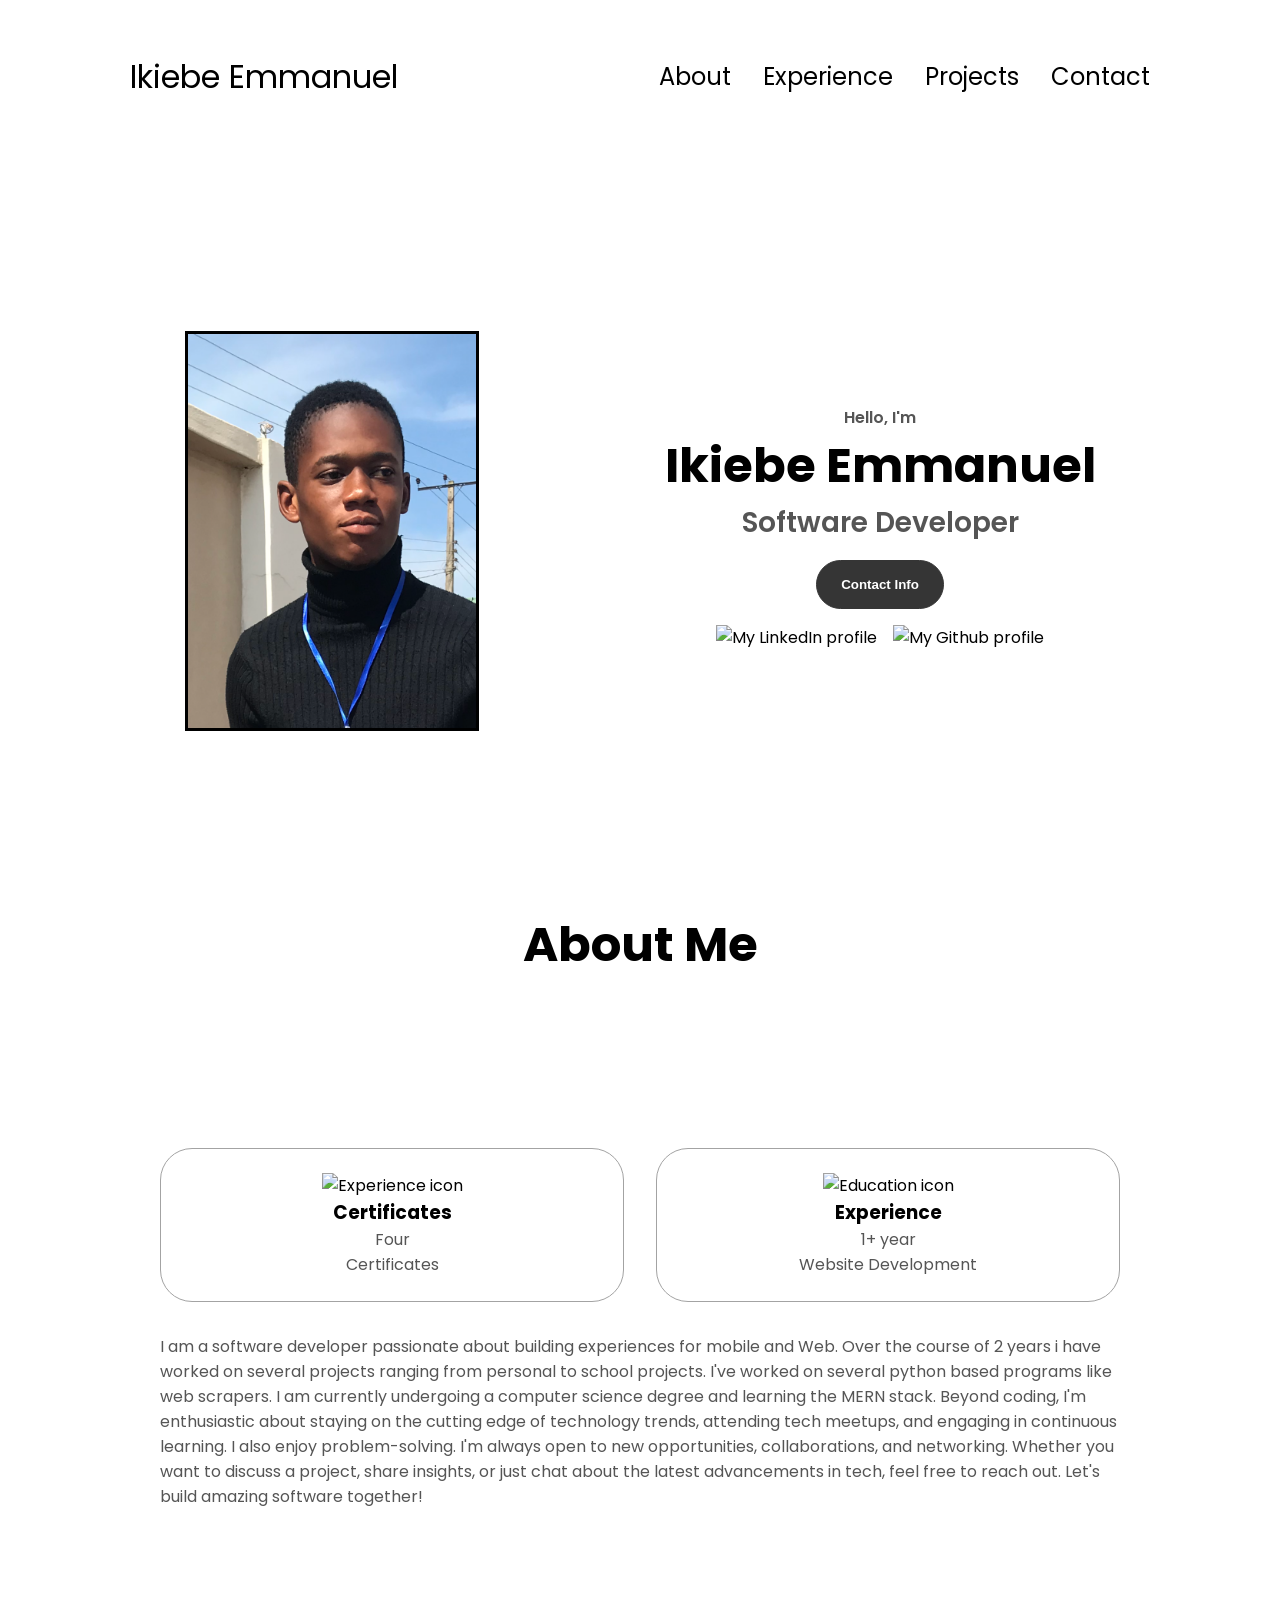
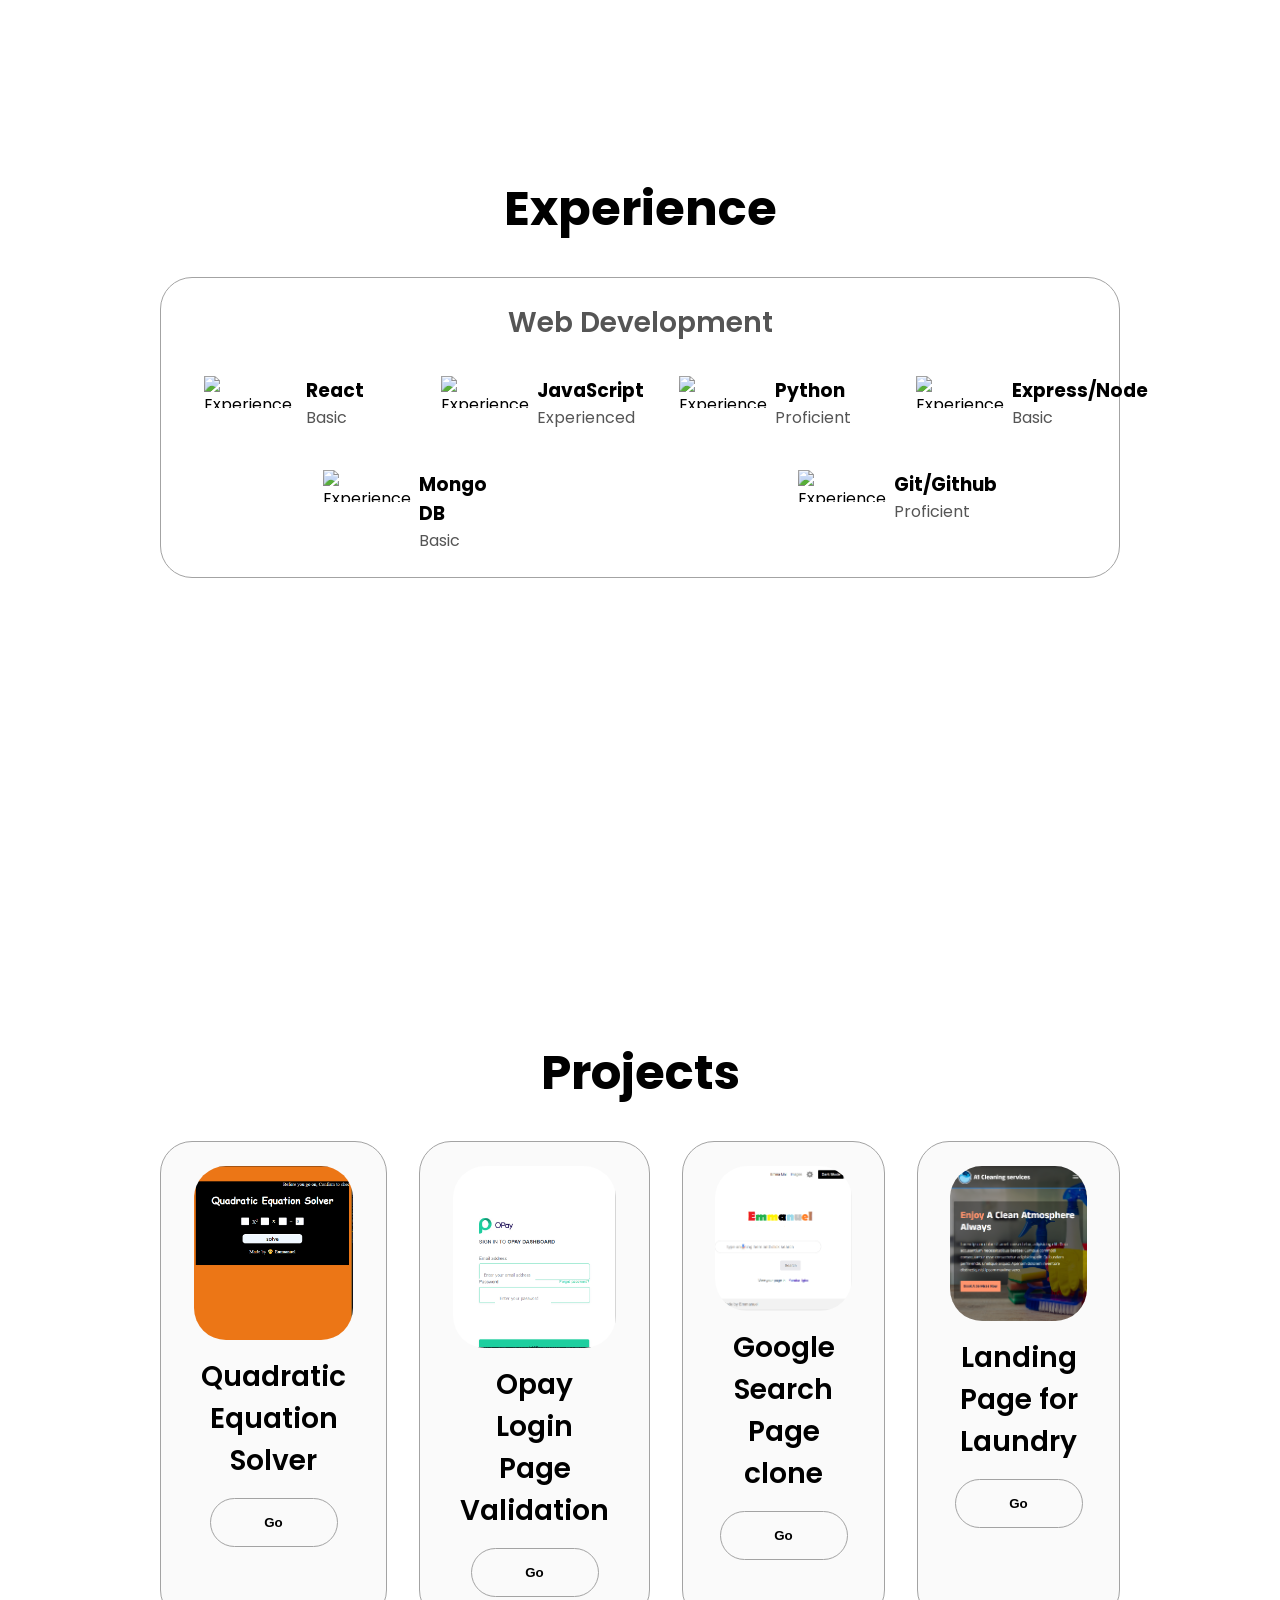
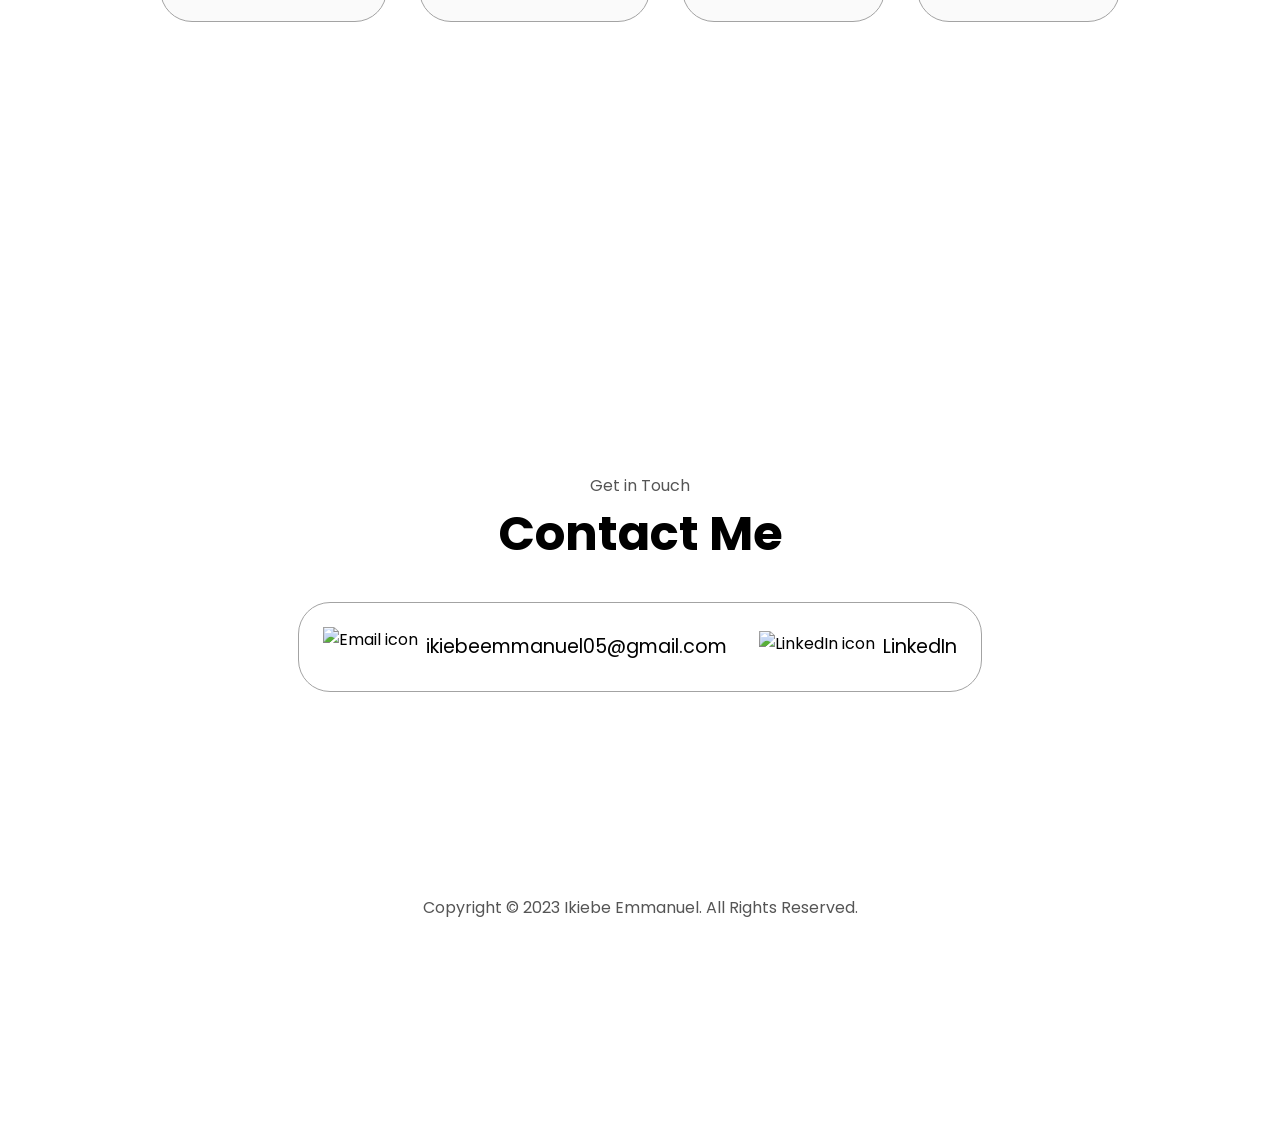
==== index.html @ ca6a9d69 "my website first commit" ====
<!DOCTYPE html>
<html lang="en">
  <head>
    <meta charset="UTF-8" />
    <meta http-equiv="X-UA-Compatible" content="IE=edge" />
    <meta name="viewport" content="width=device-width, initial-scale=1.0" />
    <title>Ikiebe Emmanuel</title>
    
  <link rel="icon" type="image/x-icon" href="assets/favicon.ico">
    <link rel="stylesheet" href="style.css" />
    <link rel="stylesheet" href="mediaqueries.css" />
  </head>
  <body>
    <nav id="desktop-nav">
      <div class="logo">Ikiebe Emmanuel</div>
      <div>
        <ul class="nav-links">
          <li><a href="#about">About</a></li>
          <li><a href="#experience">Experience</a></li>
          <li><a href="#projects">Projects</a></li>
          <li><a href="#contact">Contact</a></li>
        </ul>
      </div>
    </nav>
    <nav id="hamburger-nav">
      <div class="logo">Ikiebe Emmanuel Ikpeminoghena</div>
      <div class="hamburger-menu">
        <div class="hamburger-icon" onclick="toggleMenu()">
          <span></span>
          <span></span>
          <span></span>
        </div>
        <div class="menu-links">
          <li><a href="#about" onclick="toggleMenu()">About</a></li>
          <li><a href="#experience" onclick="toggleMenu()">Experience</a></li>
          <li><a href="#projects" onclick="toggleMenu()">Projects</a></li>
          <li><a href="#contact" onclick="toggleMenu()">Contact</a></li>
        </div>
      </div>
    </nav>
    <section id="profile">
      <div class="section__pic-container">
        <img src="./assets/profile-pic.png" alt="Ikiebe Emmanuel Picture" class="profile_pic"/>
      </div>
      <div class="section__text">
        <p class="section__text__p1">Hello, I'm</p>
        <h1 class="title">Ikiebe Emmanuel</h1>
        <p class="section__text__p2">Software Developer</p>
        <div class="btn-container">

          <button class="btn btn-color-1" onclick="location.href='./#contact'">
            Contact Info
          </button>
        </div>
        <div id="socials-container">
          <img
            src="./assets/linkedin.png"
            alt="My LinkedIn profile"
            class="icon"
            onclick="location.href='https://www.linkedin.com/in/ikiebe-emmanuel-b57bb6234/'"
          />
          <img
            src="./assets/github.png"
            alt="My Github profile"
            class="icon"
            onclick="location.href='https://github.com/ikiebe'"
          />
        </div>
      </div>
    </section>
  
    <section id="about">
      <h1 class="title">About Me</h1>
      <div class="section-container">

        <div class="about-details-container">
          <div class="about-containers">
            <div class="details-container">
              <img
                src="./assets/experience.png"
                alt="Experience icon"
                class="icon"
              />
              <h3>Certificates</h3>
              <p>Four <br /> Certificates</p>
            </div>
            <div class="details-container">
              <img
                src="./assets/education.png"
                alt="Education icon"
                class="icon"
              />
              <h3>Experience</h3>
              <p>1+ year  <br />Website Development</p>
            </div>
          </div>
          <div class="text-container">
            <p>
              I am a software developer passionate about building experiences for mobile and Web.
              Over the course of 2 years i have worked on several projects ranging from personal 
              to school projects. I've worked on several python based programs like web scrapers.
              I am currently undergoing a computer science degree and learning the MERN stack.
              Beyond coding, I'm enthusiastic about staying on the cutting edge of technology trends, 
              attending tech meetups, and engaging in continuous learning. I also enjoy problem-solving.
              I'm always open to new opportunities, collaborations, and networking. Whether you want to 
              discuss a project, share insights, or just chat about the latest advancements in tech, 
              feel free to reach out. Let's build amazing software together!
            </p>
          </div>
        </div>
      </div>
    </section>
    <section id="experience">
      <h1 class="title">Experience</h1>
      <div class="experience-details-container">
        <div class="about-containers">
          <div class="details-container">
            <h2 class="experience-sub-title">Web Development</h2>
            <div class="article-container">
              <article>
                <img
                  src="./assets/checkmark.png"
                  alt="Experience icon"
                  class="icon"
                />
                <div>
                  <h3>React</h3>
                  <p>Basic</p>
                </div>
              </article>
              <article>
                <img
                  src="./assets/checkmark.png"
                  alt="Experience icon"
                  class="icon"
                />
                <div>
                  <h3>JavaScript</h3>
                  <p>Experienced</p>
                </div>
              </article>
              <article>
                <img
                  src="./assets/checkmark.png"
                  alt="Experience icon"
                  class="icon"
                />
                <div>
                  <h3>Python</h3>
                  <p>Proficient</p>
                </div>
              </article>
              <article>
                <img
                  src="./assets/checkmark.png"
                  alt="Experience icon"
                  class="icon"
                />
                
                <div>
                  <h3>Express/Node</h3>
                  <p>Basic</p>
                </div>
              </article>
              <article>
                <img
                  src="./assets/checkmark.png"
                  alt="Experience icon"
                  class="icon"
                />
                <div>
                  <h3>Mongo DB</h3>
                  <p>Basic</p>
                </div>
              </article>
              <article>
                <img
                  src="./assets/checkmark.png"
                  alt="Experience icon"
                  class="icon"
                />
                <div>
                  <h3>Git/Github</h3>
                  <p>Proficient</p>
                </div>
              </article>

            </div>
          </div>
    </section>
    <section id="projects">
      <h1 class="title">Projects</h1>
      <div class="experience-details-container">
        <div class="about-containers">
          <div class="details-container color-container">
            <div class="article-container">
              <img
                src="./assets/project-4.png"
                alt="Project 1"
                class="project-img"
              />
            </div>
            <h2 class="experience-sub-title project-title">Quadratic Equation Solver</h2>
            <div class="btn-container">
              <button
                class="btn btn-color-2 project-btn"
                onclick="location.href='https://quadraticsolverbyikiebe.netlify.app/'"
              >
                Go
              </button>
            </div>
          </div>
          <div class="details-container color-container">
            <div class="article-container">
              <img
                src="./assets/project-1.png"
                alt="Project 1"
                class="project-img"
              />
            </div>
            <h2 class="experience-sub-title project-title">Opay Login Page Validation</h2>
            <div class="btn-container">
              <button
                class="btn btn-color-2 project-btn"
                onclick="location.href='https://opayloginvalidation.netlify.app/'"
              >
                Go
              </button>
            </div>
          </div>
          <div class="details-container color-container">
            <div class="article-container">
              <img
                src="./assets/project-2.png"
                alt="Project 2"
                class="project-img"
              />
            </div>
            <h2 class="experience-sub-title project-title">Google Search Page clone</h2>
            <div class="btn-container">
              <button
                class="btn btn-color-2 project-btn"
                onclick="location.href='https://emmanuelgoogle.netlify.app/'"
              >
                Go
              </button>
            </div>
          </div>
          <div class="details-container color-container">
            <div class="article-container">
              <img
                src="./assets/project-3.png"
                alt="Project 3"
                class="project-img"
              />
            </div>
            <h2 class="experience-sub-title project-title">Landing Page for Laundry</h2>
            <div class="btn-container">
              <button
                class="btn btn-color-2 project-btn"
                onclick="location.href='https://a1limited.netlify.app/'"
              >
                Go
              </button>
            </div>
          </div>
        </div>
      </div>
    </section>
    <section id="contact">
      <p class="section__text__p1">Get in Touch</p>
      <h1 class="title">Contact Me</h1>
      <div class="contact-info-upper-container">
        <div class="contact-info-container">
          <img
            src="./assets/email.png"
            alt="Email icon"
            class="icon contact-icon email-icon"
          />
          <p><a href="mailto:ikiebeemmanuel05@gmail.com">ikiebeemmanuel05@gmail.com</a></p>
        </div>
        <div class="contact-info-container">
          <img
            src="./assets/linkedin.png"
            alt="LinkedIn icon"
            class="icon contact-icon"
          />
          <p><a href="https://www.linkedin.com/in/ikiebe-emmanuel-b57bb6234/">LinkedIn</a></p>
        </div>
      </div>
    </section>
    <footer>
      <p>Copyright &#169; 2023 Ikiebe Emmanuel. All Rights Reserved.</p>
    </footer>
    <script src="script.js"></script>
  </body>
</html>
---- style.css ----
/* GENERAL */

@import url("https://fonts.googleapis.com/css2?family=Poppins:wght@300;400;500;600&display=swap");

* {
  margin: 0;
  padding: 0;
}

body {
  font-family: "Poppins", sans-serif;
}

html {
  scroll-behavior: smooth;
}

p {
  color: rgb(85, 85, 85);
}

/* TRANSITION */

a,
.btn {
  transition: all 300ms ease;
}

/* DESKTOP NAV */

nav,
.nav-links {
  display: flex;
}

nav {
  justify-content: space-around;
  align-items: center;
  height: 17vh;
}

.nav-links {
  gap: 2rem;
  list-style: none;
  font-size: 1.5rem;
}

a {
  color: black;
  text-decoration: none;
  text-decoration-color: white;
}

a:hover {
  color: grey;
  text-decoration: underline;
  text-underline-offset: 1rem;
  text-decoration-color: rgb(181, 181, 181);
}

.logo {
  font-size: 2rem;
}

.logo:hover {
  cursor: default;
}

/* HAMBURGER MENU */

#hamburger-nav {
  display: none;
}

.hamburger-menu {
  position: relative;
  display: inline-block;
}

.hamburger-icon {
  display: flex;
  flex-direction: column;
  justify-content: space-between;
  height: 24px;
  width: 30px;
  cursor: pointer;
}

.hamburger-icon span {
  width: 100%;
  height: 2px;
  background-color: black;
  transition: all 0.3 ease-in-out;
}

.menu-links {
  position: absolute;
  top: 100%;
  right: 0;
  background-color: white;
  width: fit-content;
  max-height: 0;
  overflow: hidden;
  transition: all 0.3 ease-in-out;
}

.menu-links a {
  display: block;
  padding: 10px;
  text-align: center;
  font-size: 1.5rem;
  color: black;
  text-decoration: none;
  transition: all 0.3 ease-in-out;
}

.menu-links li {
  list-style: none;
}

.menu-links.open {
  max-height: 300px;
}

.hamburger-icon.open span:first-child {
  transform: rotate(45deg) translate(10px, 5px);
}

.hamburger-icon.open span:nth-child(2) {
  opacity: 0;
}

.hamburger-icon.open span:last-child {
  transform: rotate(-45deg) translate(10px, -5px);
}

.hamburger-icon span:first-child {
  transform: none;
}

.hamburger-icon span:first-child {
  opacity: 1;
}

.hamburger-icon span:first-child {
  transform: none;
}

/* SECTIONS */

section {
  padding-top: 4vh;
  height: 96vh;
  margin: 0 10rem;
  box-sizing: border-box;
  min-height: fit-content;
}

.section-container {
  display: flex;
}

/* PROFILE SECTION */

#profile {
  display: flex;
  justify-content: center;
  gap: 5rem;
  height: 80vh;
}

.section__pic-container {
  display: flex;
  height: 400px;
  width: 400px;
  margin: auto 0;
}

.profile_pic{
  border: 3px solid #000;

}

.section__text {
  align-self: center;
  text-align: center;
}

.section__text p {
  font-weight: 600;
}

.section__text__p1 {
  text-align: center;
}

.section__text__p2 {
  font-size: 1.75rem;
  margin-bottom: 1rem;
}

.title {
  font-size: 3rem;
  text-align: center;
}

#socials-container {
  display: flex;
  justify-content: center;
  margin-top: 1rem;
  gap: 1rem;
}

/* ICONS */

.icon {
  cursor: pointer;
  height: 2rem;
}

/* BUTTONS */

.btn-container {
  display: flex;
  justify-content: center;
  gap: 1rem;
}

.btn {
  font-weight: 600;
  transition: all 300ms ease;
  padding: 1rem;
  width: 8rem;
  border-radius: 2rem;
}

.btn-color-1,
.btn-color-2 {
  border: rgb(53, 53, 53) 0.1rem solid;
}

.btn-color-1:hover,
.btn-color-2:hover {
  cursor: pointer;
}

.btn-color-1,
.btn-color-2:hover {
  background: rgb(53, 53, 53);
  color: white;
}

.btn-color-1:hover {
  background: rgb(0, 0, 0);
}

.btn-color-2 {
  background: none;
}

.btn-color-2:hover {
  border: rgb(255, 255, 255) 0.1rem solid;
}

.btn-container {
  gap: 1rem;
}

/* ABOUT SECTION */

#about {
  position: relative;
}

.about-containers {
  gap: 2rem;
  margin-bottom: 2rem;
  margin-top: 2rem;
}

.about-details-container {
  justify-content: center;
  flex-direction: column;
}

.about-containers,
.about-details-container {
  display: flex;
}

.about-pic {
  border-radius: 2rem;
}

.arrow {
  position: absolute;
  right: -5rem;
  bottom: 2.5rem;
}

.details-container {
  padding: 1.5rem;
  flex: 1;
  background: white;
  border-radius: 2rem;
  border: rgb(53, 53, 53) 0.1rem solid;
  border-color: rgb(163, 163, 163);
  text-align: center;
}

.section-container {
  gap: 4rem;
  height: 80%;
}

.section__pic-container {
  height: 400px;
  width: 400px;
  margin: auto 0;
}

/* EXPERIENCE SECTION */

#experience {
  position: relative;
}

.experience-sub-title {
  color: rgb(85, 85, 85);
  font-weight: 600;
  font-size: 1.75rem;
  margin-bottom: 2rem;
}

.experience-details-container {
  display: flex;
  justify-content: center;
  flex-direction: column;
}

.article-container {
  display: flex;
  text-align: initial;
  flex-wrap: wrap;
  flex-direction: row;
  gap: 2.5rem;
  justify-content: space-around;
}

article {
  display: flex;
  width: 10rem;
  justify-content: space-around;
  gap: 0.5rem;
}

article .icon {
  cursor: default;
}

/* PROJECTS SECTION */

#projects {
  position: relative;
}

.color-container {
  border-color: rgb(163, 163, 163);
  background: rgb(250, 250, 250);
}

.project-img {
  border-radius: 2rem;
  width: 90%;
  height: 90%;
}

.project-title {
  margin: 1rem;
  color: black;
}

.project-btn {
  color: black;
  border-color: rgb(163, 163, 163);
}

/* CONTACT */

#contact {
  display: flex;
  justify-content: center;
  flex-direction: column;
  height: 70vh;
}

.contact-info-upper-container {
  display: flex;
  justify-content: center;
  border-radius: 2rem;
  border: rgb(53, 53, 53) 0.1rem solid;
  border-color: rgb(163, 163, 163);
  background: (250, 250, 250);
  margin: 2rem auto;
  padding: 0.5rem;
}

.contact-info-container {
  display: flex;
  align-items: center;
  justify-content: center;
  gap: 0.5rem;
  margin: 1rem;
}

.contact-info-container p {
  font-size: larger;
}

.contact-icon {
  cursor: default;
}

.email-icon {
  height: 2.5rem;
}

/* FOOTER SECTION */

footer {
  height: 26vh;
  margin: 0 1rem;
}

footer p {
  text-align: center;
}
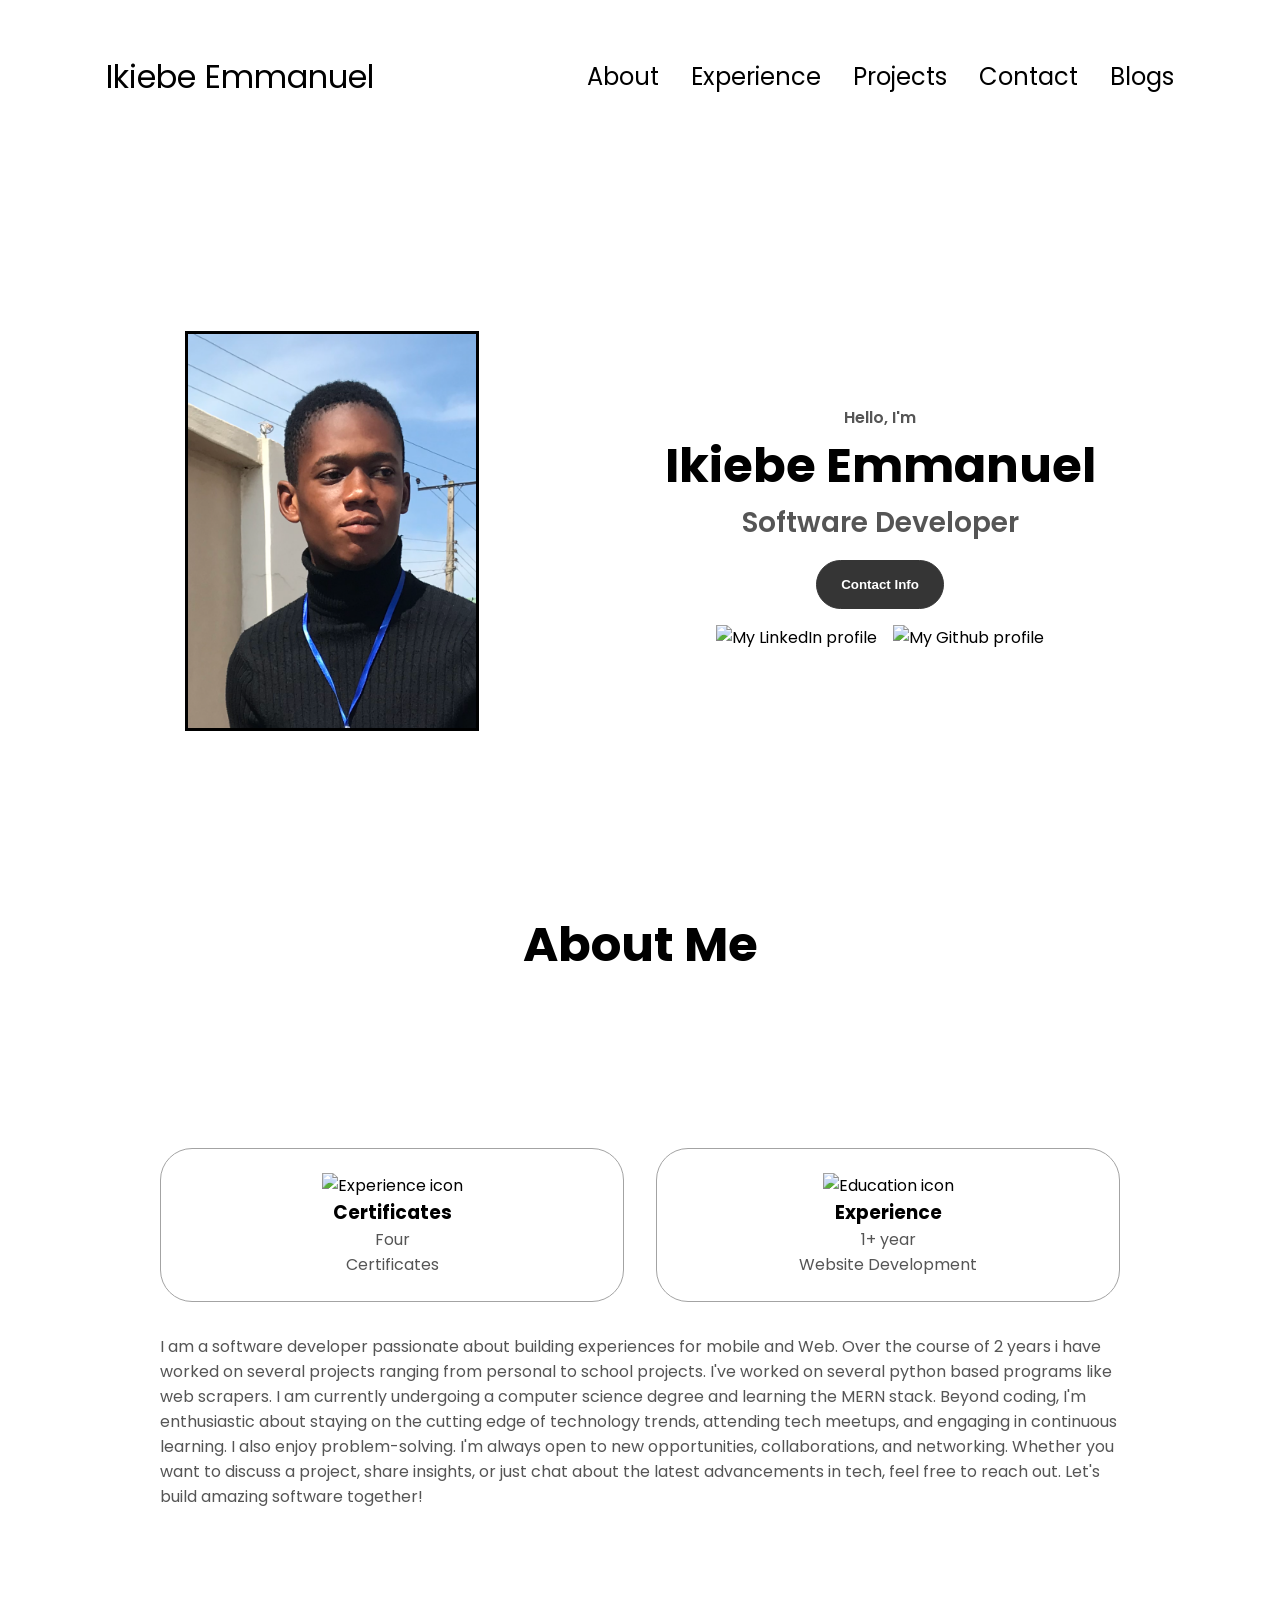
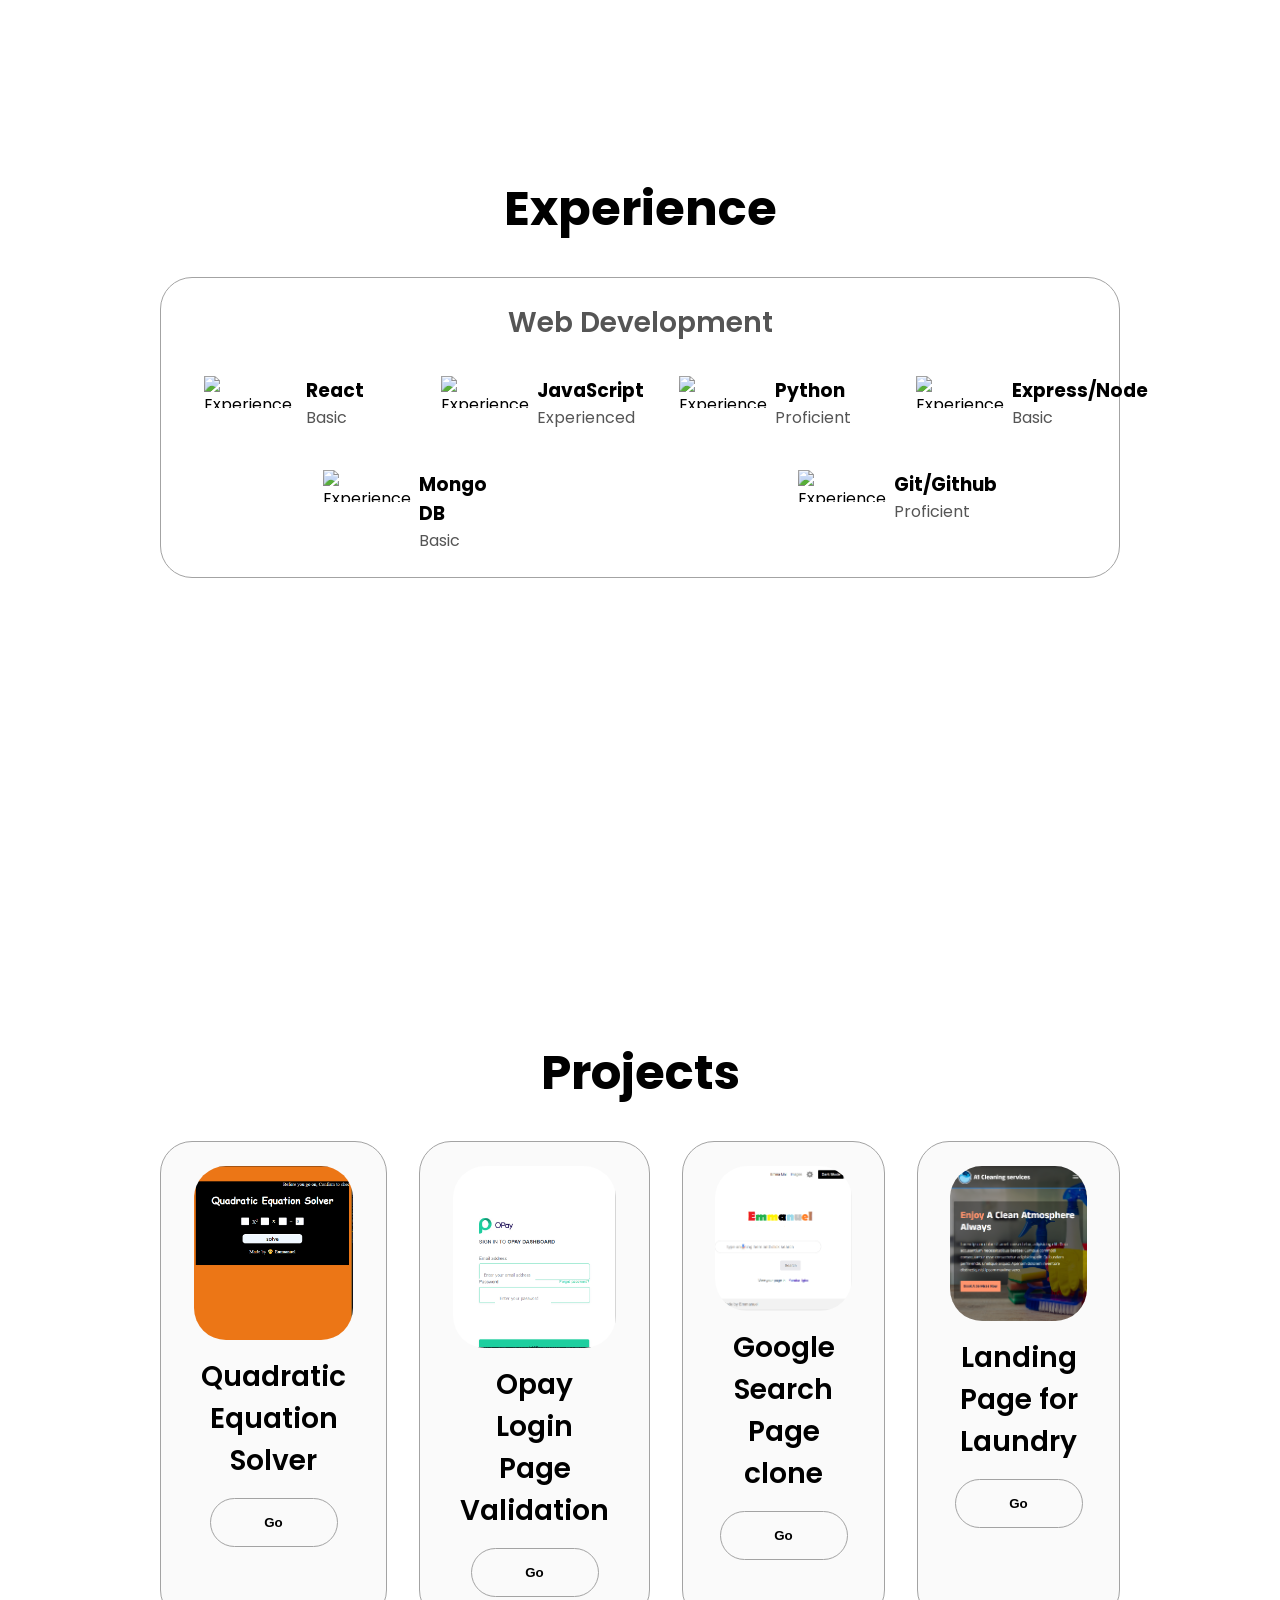
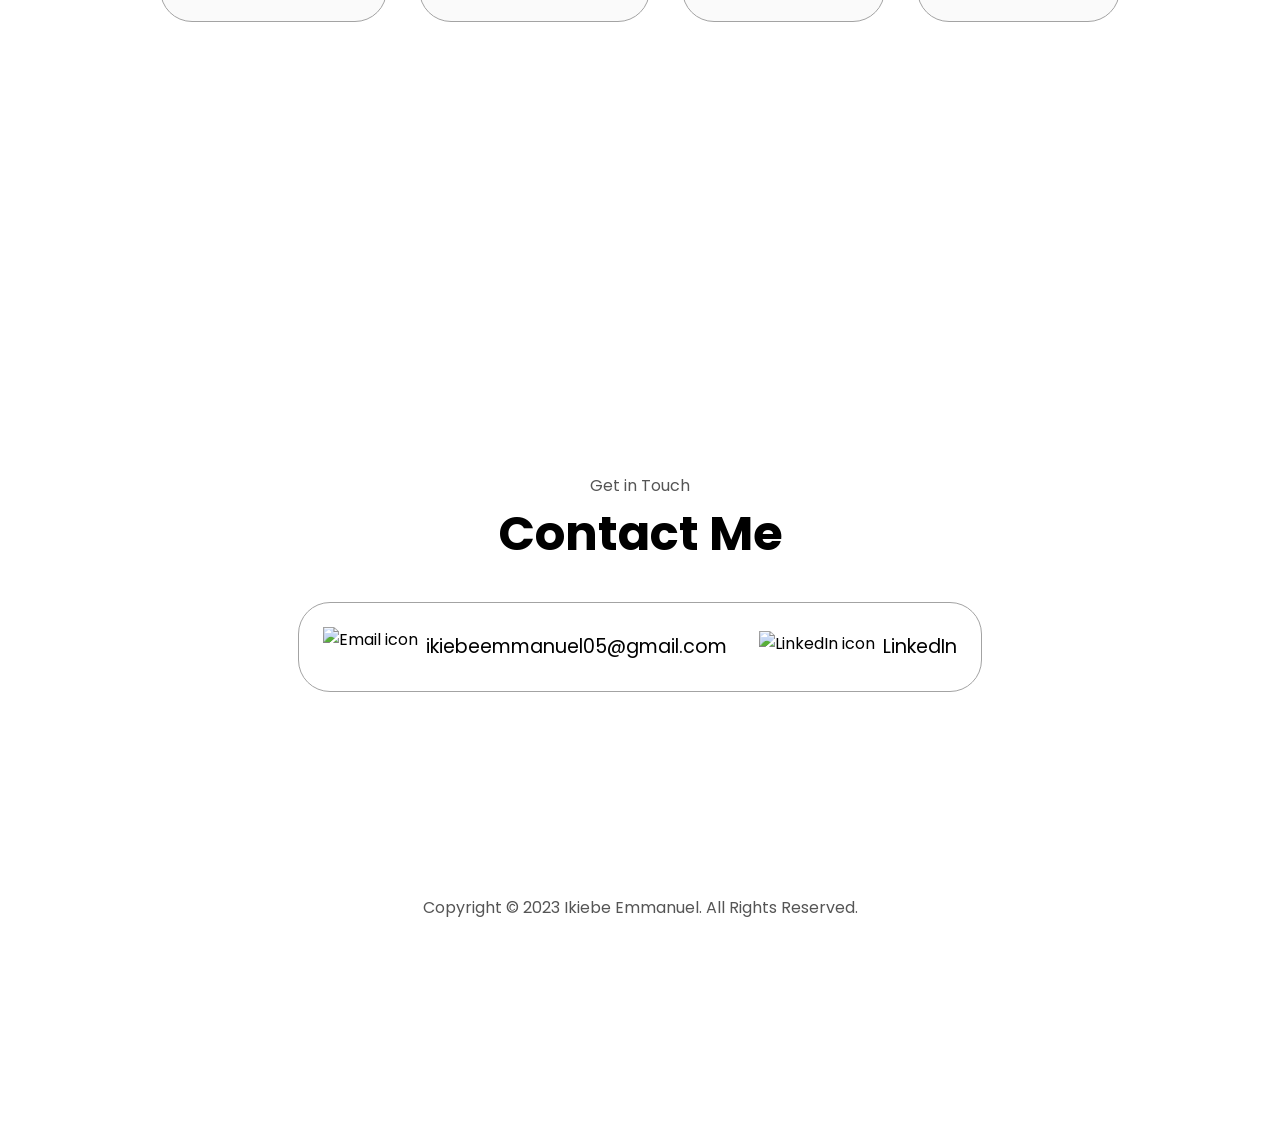
==== commit 263a7f48: "Update index.html" ====
--- a/index.html
+++ b/index.html
@@ -3,6 +3,9 @@
   <head>
     <meta charset="UTF-8" />
     <meta http-equiv="X-UA-Compatible" content="IE=edge" />
+    <meta name="description" content="Ikiebe Emmanuel is a web computer programmer and a software developer.">
+    <meta name="keywords" content="Ikiebe Emmanuel, Developer, Ikiebe, Programmer">
+    <meta name="author" content="Ikiebe Emmanuel">
     <meta name="viewport" content="width=device-width, initial-scale=1.0" />
     <title>Ikiebe Emmanuel</title>
     
@@ -19,6 +22,7 @@
           <li><a href="#experience">Experience</a></li>
           <li><a href="#projects">Projects</a></li>
           <li><a href="#contact">Contact</a></li>
+          <li><a href="./blog.html">Blogs</a></li>
         </ul>
       </div>
     </nav>
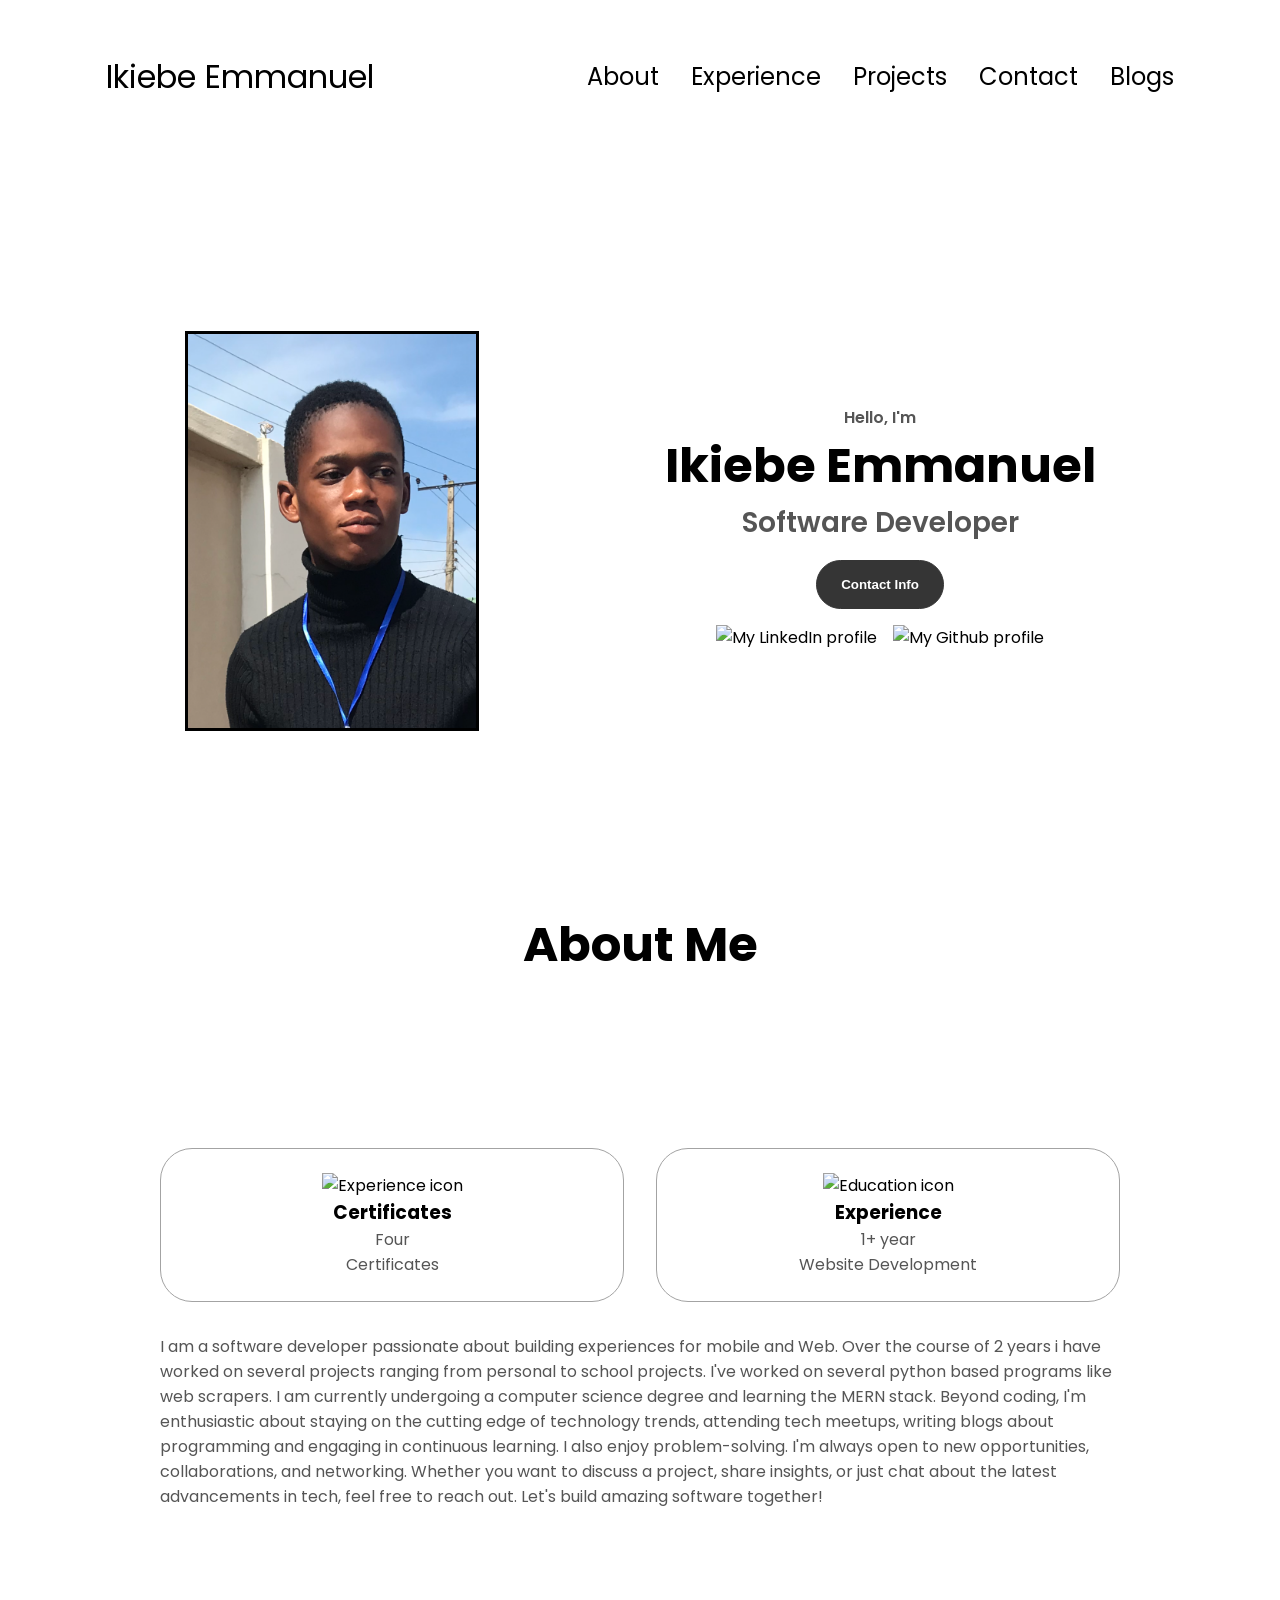
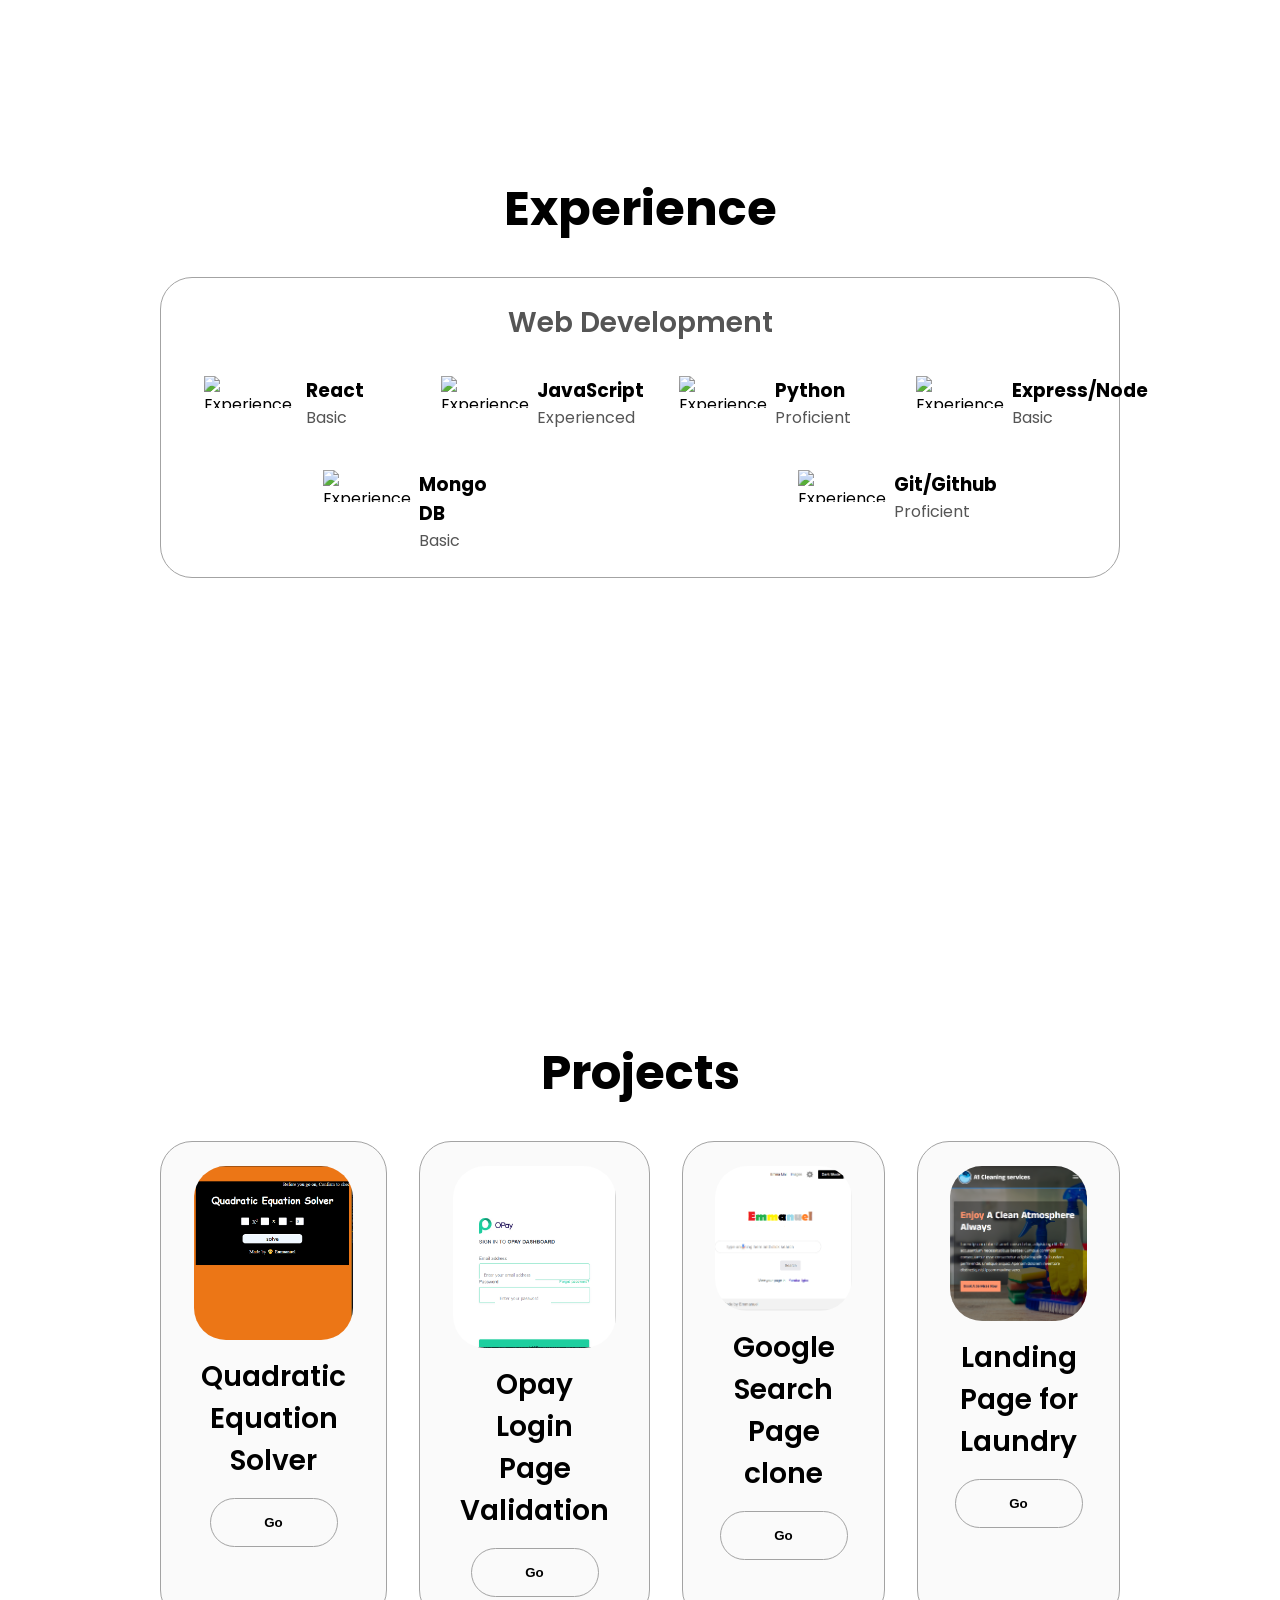
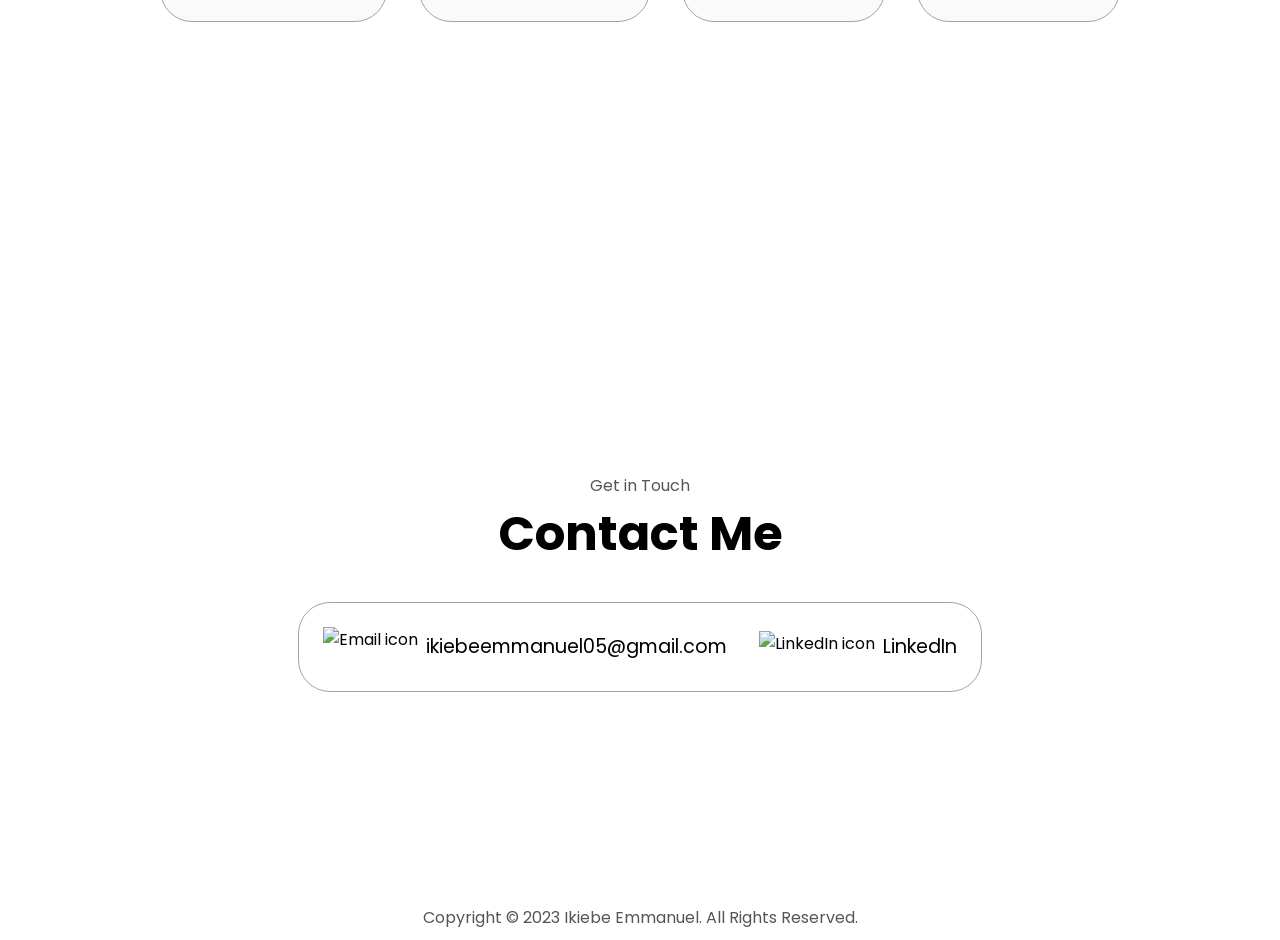
==== commit e7af8857: "Update index.html" ====
--- a/index.html
+++ b/index.html
@@ -39,6 +39,7 @@
           <li><a href="#experience" onclick="toggleMenu()">Experience</a></li>
           <li><a href="#projects" onclick="toggleMenu()">Projects</a></li>
           <li><a href="#contact" onclick="toggleMenu()">Contact</a></li>
+          <li><a href="./blog.html">Blogs</a></li>
         </div>
       </div>
     </nav>
@@ -105,10 +106,10 @@
               to school projects. I've worked on several python based programs like web scrapers.
               I am currently undergoing a computer science degree and learning the MERN stack.
               Beyond coding, I'm enthusiastic about staying on the cutting edge of technology trends, 
-              attending tech meetups, and engaging in continuous learning. I also enjoy problem-solving.
-              I'm always open to new opportunities, collaborations, and networking. Whether you want to 
-              discuss a project, share insights, or just chat about the latest advancements in tech, 
-              feel free to reach out. Let's build amazing software together!
+              attending tech meetups, writing blogs about programming and engaging in continuous learning. 
+              I also enjoy problem-solving. I'm always open to new opportunities, collaborations, and 
+              networking. Whether you want to discuss a project, share insights, or just chat about the 
+              latest advancements in tech, feel free to reach out. Let's build amazing software together!
             </p>
           </div>
         </div>
--- a/style.css
+++ b/style.css
@@ -428,8 +428,7 @@
 /* FOOTER SECTION */
 
 footer {
-  height: 26vh;
-  margin: 0 1rem;
+  margin: 10px 1rem;
 }
 
 footer p {
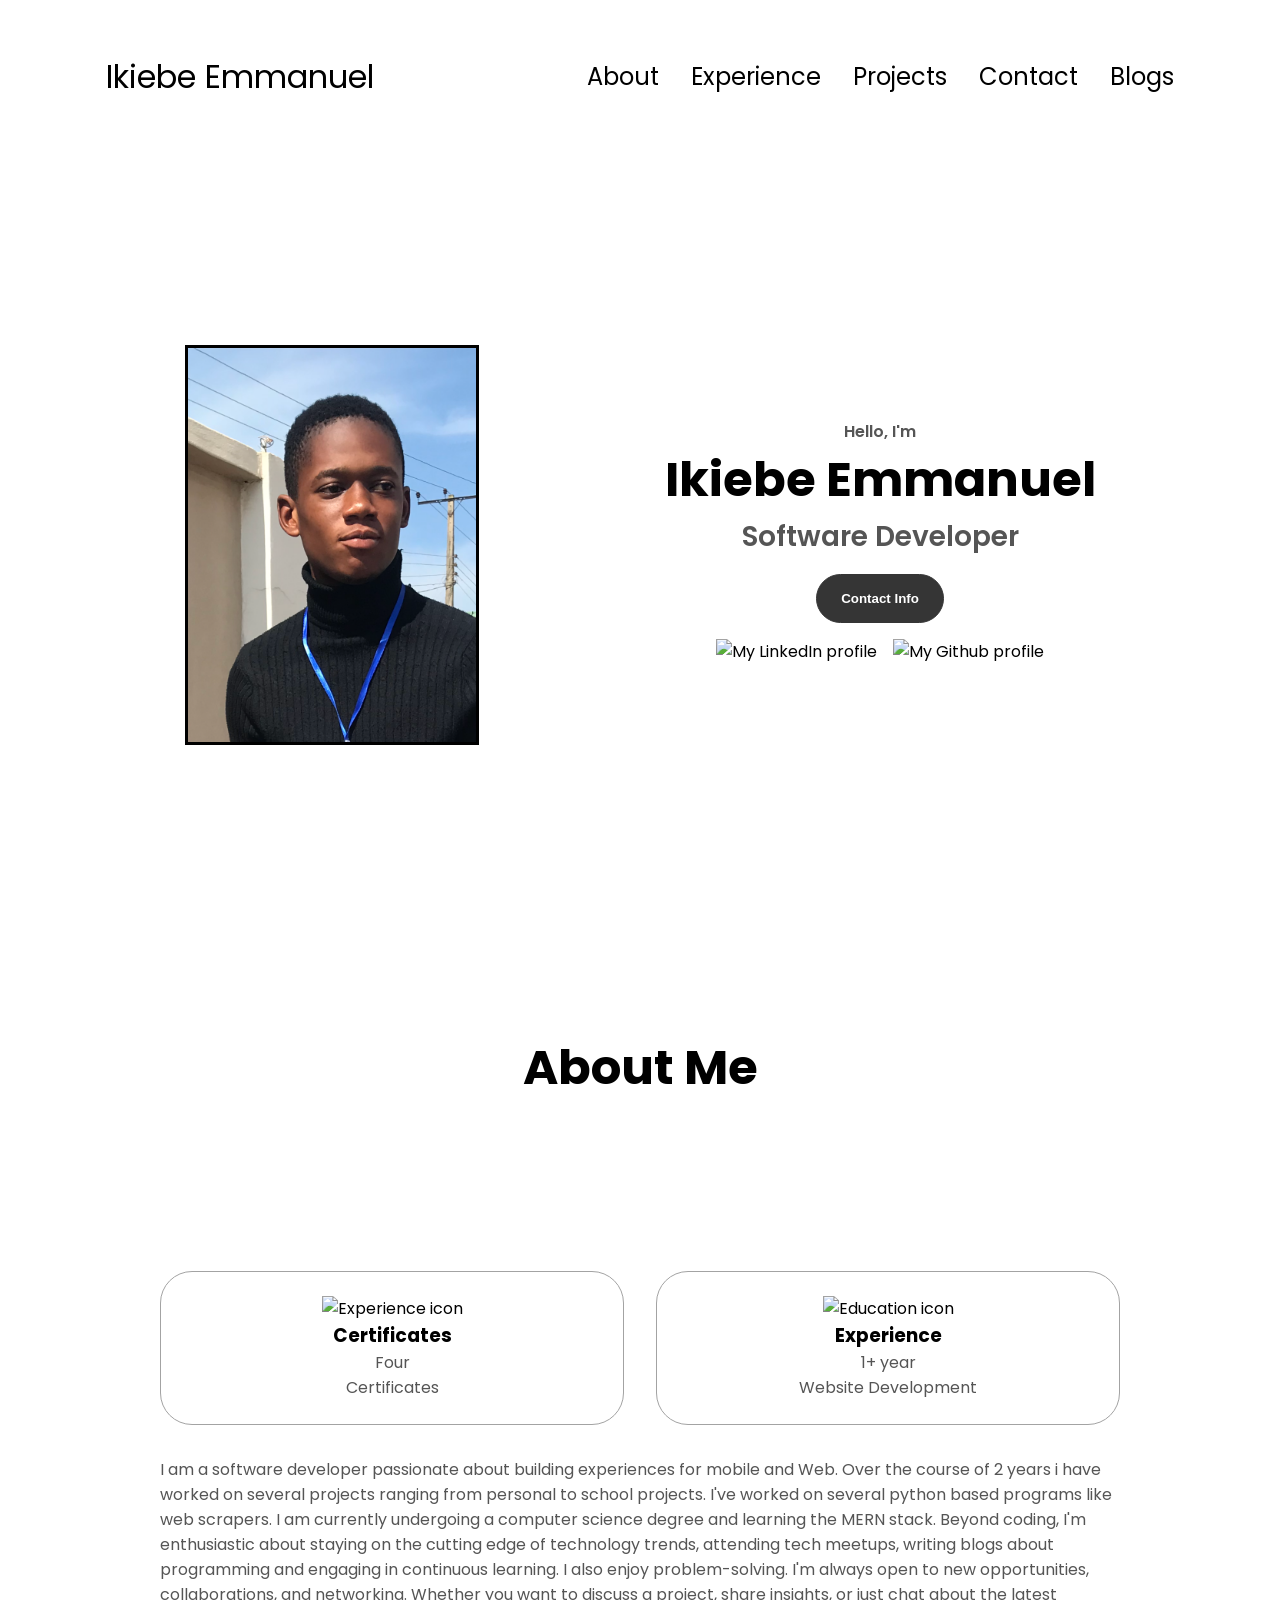
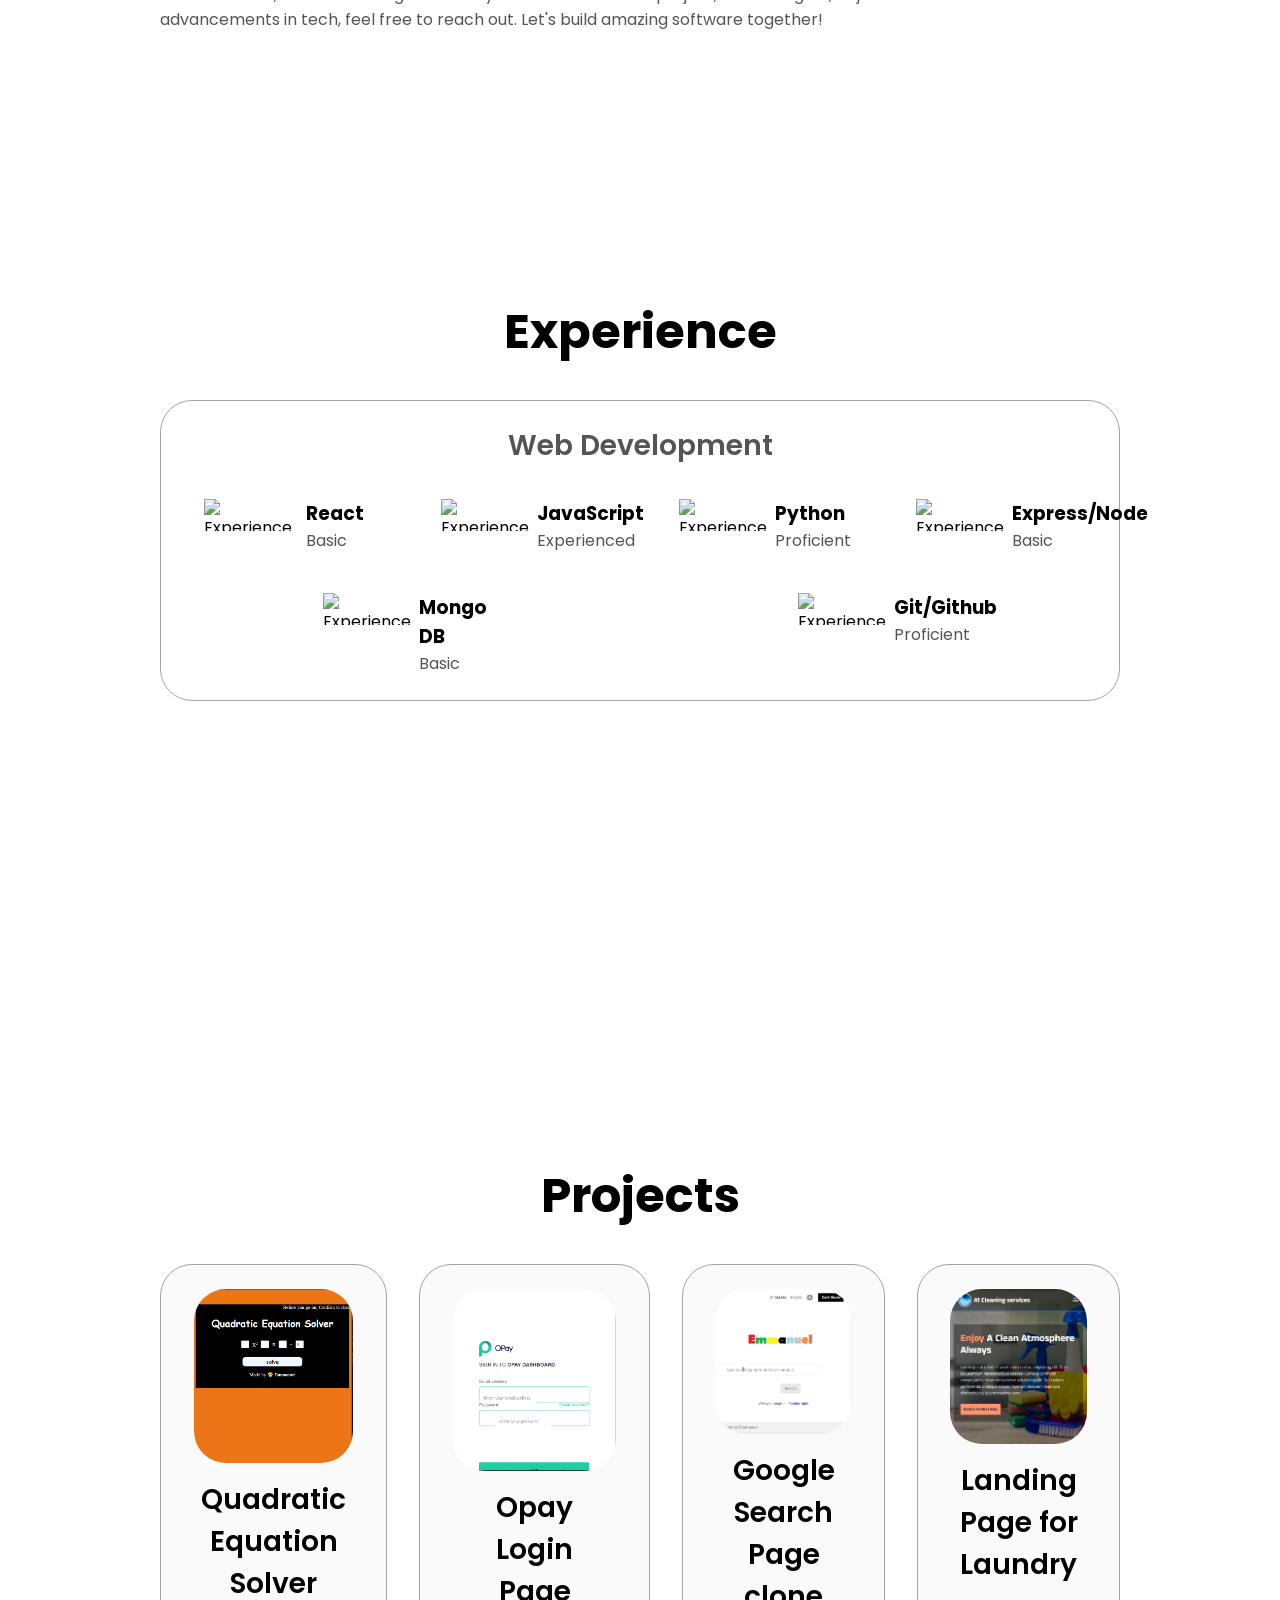
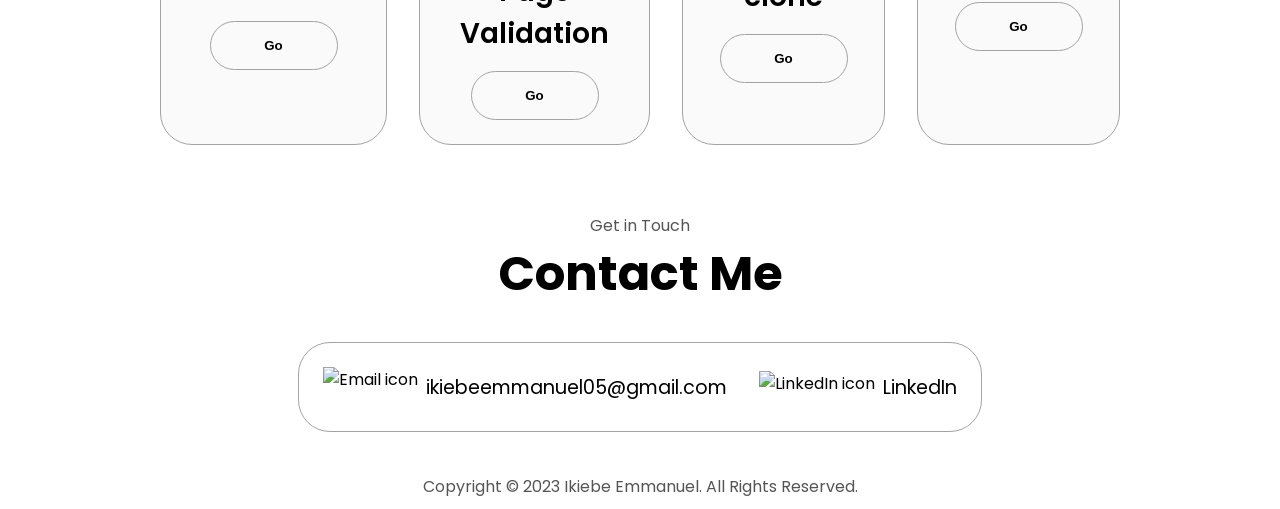
==== commit 11cdaa19: "Update index.html" ====
--- a/index.html
+++ b/index.html
@@ -12,6 +12,17 @@
   <link rel="icon" type="image/x-icon" href="assets/favicon.ico">
     <link rel="stylesheet" href="style.css" />
     <link rel="stylesheet" href="mediaqueries.css" />
+
+    <!-- Google tag (gtag.js) -->
+<script async src="https://www.googletagmanager.com/gtag/js?id=G-5EV65TZ3Z8"></script>
+<script>
+  window.dataLayer = window.dataLayer || [];
+  function gtag(){dataLayer.push(arguments);}
+  gtag('js', new Date());
+
+  gtag('config', 'G-5EV65TZ3Z8');
+</script>
+  
   </head>
   <body>
     <nav id="desktop-nav">
--- a/mediaqueries.css
+++ b/mediaqueries.css
@@ -0,0 +1,103 @@
+@media screen and (max-width: 1400px) {
+  #profile {
+    height: 83vh;
+    margin-bottom: 6rem;
+  }
+  .about-containers {
+    flex-wrap: wrap;
+  }
+  #contact,
+  #projects {
+    height: fit-content;
+  }
+}
+
+@media screen and (max-width: 1200px) {
+  #desktop-nav {
+    display: none;
+  }
+  #hamburger-nav {
+    display: flex;
+  }
+  #experience,
+  .experience-details-container {
+    margin-top: 2rem;
+  }
+  #profile,
+  .section-container {
+    display: block;
+  }
+  .arrow {
+    display: none;
+  }
+  section,
+  .section-container {
+    height: fit-content;
+  }
+  section {
+    margin: 0 5%;
+  }
+  .section__pic-container {
+    width: 275px;
+    height: 275px;
+    margin: 0 auto 2rem;
+  }
+  .about-containers {
+    margin-top: 0;
+  }
+}
+
+@media screen and (max-width: 600px) {
+  #contact,
+  footer {
+    margin-bottom: 10px;
+  }
+  #profile {
+    height: 83vh;
+    margin-bottom: 0;
+  }
+  article {
+    font-size: 1rem;
+  }
+  footer nav {
+    height: fit-content;
+    margin-bottom: 2rem;
+  }
+  .about-containers,
+  .contact-info-upper-container,
+  .btn-container {
+    flex-wrap: wrap;
+  }
+  .contact-info-container {
+    margin: 0;
+  }
+  .contact-info-container p,
+  .nav-links li a {
+    font-size: 1rem;
+  }
+  .experience-sub-title {
+    font-size: 1.25rem;
+  }
+  .logo {
+    font-size: 1.5rem;
+  }
+  .nav-links {
+    flex-direction: column;
+    gap: 0.5rem;
+    text-align: center;
+  }
+  .section__pic-container {
+    width: auto;
+    height: 46vw;
+    justify-content: center;
+  }
+  .section__text__p2 {
+    font-size: 1.25rem;
+  }
+  .title {
+    font-size: 2rem;
+  }
+  .text-container {
+    text-align: justify;
+  }
+}
